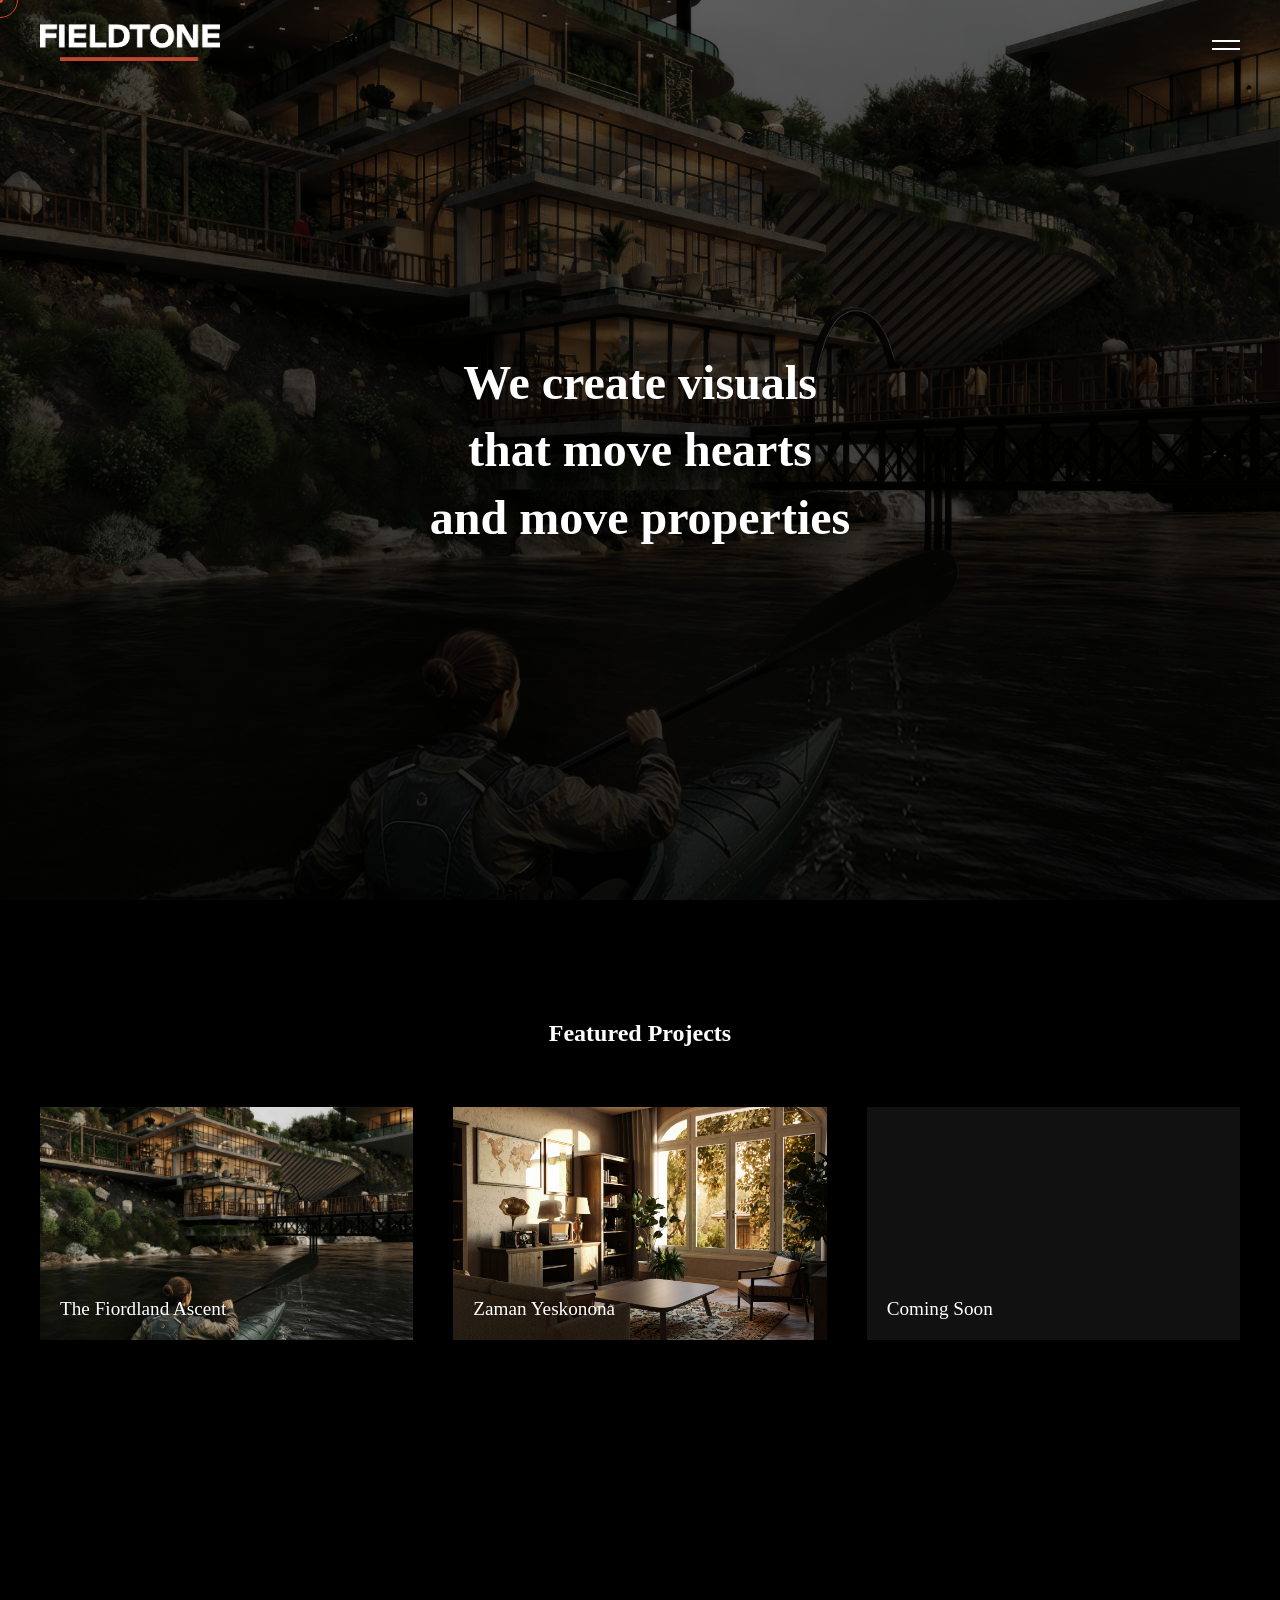
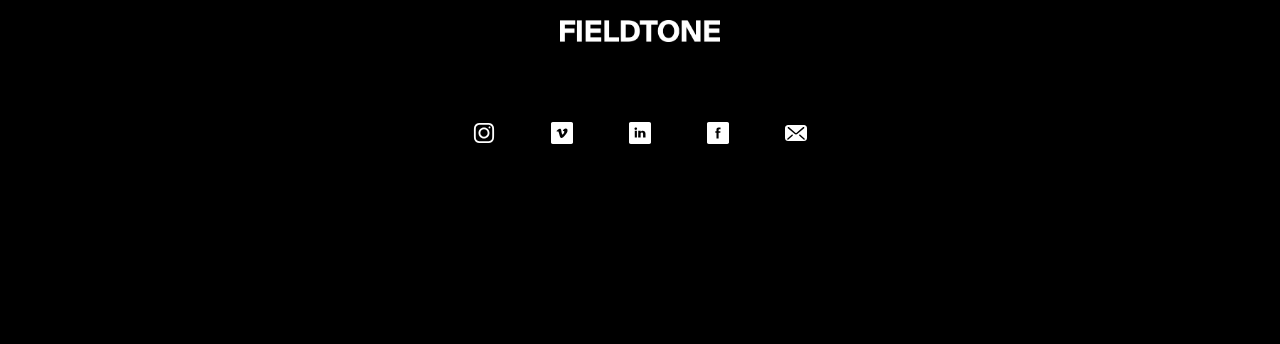
==== index.html @ fa0bf8ed "Update index.html" ====
<!DOCTYPE html>
<html lang="en">
<head>

<meta charset="UTF-8">
<title>Fieldtone Studio | Cinematic Architectural Visualization</title>
<meta name="viewport" content="width=device-width, initial-scale=1.0">

<meta name="description" content="Fieldtone Studio creates cinematic architectural visualization and visual storytelling for architecture, design, and spatial narratives.">
<meta name="robots" content="index, follow">
<meta name="author" content="Fieldtone Studio">

<link rel="canonical" href="https://fieldtone-studio.com/">

<meta property="og:title" content="Fieldtone Studio | Cinematic Architectural Visualization">
<meta property="og:description" content="Cinematic architectural visualization and visual storytelling by Fieldtone Studio.">
<meta property="og:image" content="SEO/SEO-index.png">
<meta property="og:url" content="https://fieldtone-studio.com/">
<meta property="og:type" content="website">
<meta property="og:site_name" content="Fieldtone Studio">

<meta name="twitter:card" content="summary_large_image">
<meta name="twitter:title" content="Fieldtone Studio | Cinematic Architectural Visualization">
<meta name="twitter:description" content="Cinematic architectural visualization and visual storytelling by Fieldtone Studio.">
<meta name="twitter:image" content="SEO/SEO-index.png">

<link rel="icon" type="image/jpeg" href="assets/img/FIELDTONE_Favicon_Colored_BG.jpg">
<link rel="stylesheet" href="assets/css/style.css">

</head>
<body>

<!-- CUSTOM CURSOR -->
<div class="cursor-dot"></div>
<div class="cursor-ring"></div>

<!-- LOADER -->
<div id="loader">
    <div class="loader-inner">
        <img src="assets/img/FIELDTONE_Textmark_White.png"
             alt="Fieldtone Studio"
             class="loader-text">
        <div class="loader-accent"></div>
    </div>
</div>

<!-- NAVBAR -->
<header class="navbar">
    <a href="index.html" class="logo">
        <img src="assets/img/FIELDTONE_Primary_Colored_Logo_Black_BG.png" alt="Fieldtone Studio">
    </a>

    <div class="hamburger" id="hamburger">
        <span></span>
        <span></span>
    </div>
</header>

<!-- MENU -->
<div class="menu-overlay" id="menu">
    <nav class="menu-links">
    <a href="work/work.html">Work</a>
    <a href="archvizography/archvizography.html">Archvizography</a>
    <a href="ethos/ethos.html">Ethos</a>
    <a href="clients/clients.html">Clients</a>
    <a href="careers/careers.html">Careers</a>
    <a href="contact/contact.html">Contact</a>
</nav>
</div>

<main id="main-content">

    <!-- HERO -->
    <section class="hero">
        <div class="hero-overlay"></div>
        <div class="hero-content">
            <h1>
                We create visuals<br>
                that move hearts<br>
                and move properties
            </h1>
        </div>
    </section>

    <!-- FEATURED -->
    <section class="featured">
    <h2>Featured Projects</h2>

    <div class="project-grid">
    <!-- CORRECTED PROJECT CARD -->
        <a href="Projects/01-the-fiordland-ascent/fiordland-ascent.html" class="project-card">
            <img src="Renders/The_Fiordland_Ascent/CAM1-the-reflective-approach.png" alt="The Fiordland Ascent">
            <div class="project-title">The Fiordland Ascent</div>
        </a>

         <a href="Projects/02-zaman-yeskonona/zaman-yeskonona.html" class="project-card">
            <img src="/Renders/Zaman_Yeskonona/01.jpg" alt="Zaman Yeskonona">
            <div class="project-title">Zaman Yeskonona</div>
        </a>

        <div class="project-card placeholder">
            <div class="project-title">Coming Soon</div>
        </div>

    </div>
</section>

    <!-- FOOTER -->
    <footer id="contact" class="footer">

        <img src="assets/img/FIELDTONE_Textmark_White.png" alt="Fieldtone Studio">

        <div class="footer-links">

            <a class="social"
       href="https://www.instagram.com/fieldtone.visuals/"
       target="_blank"
       rel="noopener">
        <img src="contacts/instagram.svg" class="icon" alt="Instagram">
    </a>

            <a class="social"
       href="https://vimeo.com/fieldtonevisuals"
       target="_blank"
       rel="noopener">
        <img src="contacts/vimeo.svg" class="icon" alt="Vimeo">
    </a>

            <a class="social"
       href="https://www.linkedin.com/company/fieldtonevisuals/"
       target="_blank"
       rel="noopener">
        <img src="contacts/linkedin.svg" class="icon" alt="LinkedIn">
    </a>

            <a class="social"
       href="https://www.facebook.com/fieldtone.visuals/"
       target="_blank"
       rel="noopener">
        <img src="contacts/facebook.svg" class="icon" alt="LinkedIn">
    </a>

            <a href="mailto:hello@fieldtone-studio.com" class="social">
                <img src="contacts/email.svg" class="icon" alt="Email">
            </a>

        </div>

    </footer>

</main>

<script src="assets/js/main.js"></script>
</body>
</html>
---- assets/css/style.css ----
/* ================= RESET ================= */

* {
    margin: 0;
    padding: 0;
    box-sizing: border-box;
}

html, body {
    background: #000;
    color: #fff;
    font-family: serif;
    overflow-x: hidden;
    cursor: none;
}

/* ================= CUSTOM CURSOR ================= */

.cursor-dot,
.cursor-ring {
    position: fixed;
    pointer-events: none;
    z-index: 999999;
    top: 0;
    left: 0;
    transform: translate(-50%, -50%);
}

.cursor-dot {
    width: 6px;
    height: 6px;
    background: #e0462e;
    border-radius: 50%;
}

.cursor-ring {
    width: 36px;
    height: 36px;
    border: 1.5px solid #e0462e;
    border-radius: 50%;
}

/* ================= LOADER ================= */

html.loading,
body.loading {
    overflow: hidden;
}

#loader {
    position: fixed;
    inset: 0;
    background: #000;
    display: flex;
    justify-content: center;
    align-items: center;
    z-index: 5000;
    transition: opacity 1.2s ease;
}

.loader-text {
    width: 320px;
    opacity: 0;
    animation: fadeText 1.2s ease forwards;
    animation-delay: 0.4s;
}

.loader-accent {
    height: 4px;
    width: 0;
    background: #e0462e;
    margin: 18px auto 0;
    animation: growLine 1.6s cubic-bezier(0.22,1,0.36,1) forwards;
    animation-delay: 1.2s;
}

@keyframes fadeText {
    to { opacity: 1; }
}

@keyframes growLine {
    from { width: 0; }
    to { width: 220px; }
}

#loader.hidden {
    opacity: 0;
    pointer-events: none;
}

/* ================= NAVBAR ================= */

.navbar {
    position: fixed;
    top: 0;
    width: 100%;
    padding: 24px 40px;
    display: flex;
    justify-content: space-between;
    align-items: center;
    z-index: 3000;
}

.logo img {
    width: 180px;
}

.hamburger {
    width: 28px;
}

.hamburger span {
    display: block;
    height: 2px;
    background: #fff;
    margin: 6px 0;
}

/* ================= SLIDE MENU ================= */

.menu-overlay {
    position: fixed;
    top: 0;
    right: 0;
    width: min(420px, 100vw);
    height: 100vh;
    background: rgba(0,0,0,0.98);
    display: flex;
    align-items: center;
    justify-content: flex-start; /* changed */
    padding-left: 40px;          /* important */
    transform: translateX(100%);
    transition: transform 0.6s cubic-bezier(0.22,1,0.36,1);
    z-index: 2000;
}

.menu-overlay.active {
    transform: translateX(0);
}

.menu-links {
    width: auto;   /* remove 70% constraint */
}

.menu-links a {
    display: block;
    font-size: 2.6rem;
    margin: 30px 0;
    text-decoration: none;
    background: linear-gradient(to right, #e0462e 50%, #ffffff 50%);
    background-size: 200% 100%;
    background-position: right;
    -webkit-background-clip: text;
    -webkit-text-fill-color: transparent;
    transition: background-position 0.4s cubic-bezier(0.22,1,0.36,1);
}

.menu-links a:hover {
    background-position: left;
}

/* ================= HOMEPAGE HERO ================= */

.hero {
    height: 100vh;
    background: url("../../Renders/The_Fiordland_Ascent/CAM1-the-reflective-approach.png") center/cover no-repeat;
    position: relative;
    display: flex;
    align-items: center;
    justify-content: center;
}

.hero-overlay {
    position: absolute;
    inset: 0;
    background: linear-gradient(to bottom, rgba(0,0,0,0.6), rgba(0,0,0,0.8));
}

.hero-content {
    position: relative;
    text-align: center;
    max-width: 900px;
    padding: 0 20px;
}

.hero h1 {
    font-size: 3rem;
    line-height: 1.4;
}

/* ================= PROJECT HERO ================= */

.project-hero {
    height: 100vh;
    background: url("../../Renders/The_Fiordland_Ascent/CAM1-the-reflective-approach.png") center/cover no-repeat;
    position: relative;
    display: flex;
    align-items: center;
    justify-content: center;
}

.project-overlay {
    position: absolute;
    inset: 0;
    background: linear-gradient(to bottom, rgba(0,0,0,0.6), rgba(0,0,0,0.85));
}

.project-title {
    position: relative;
    text-align: center;
}

.project-title h1 {
    font-size: 2.6rem;
    margin-bottom: 10px;
}

.project-title p {
    opacity: 0.8;
}

/* ================= FEATURED ================= */

.featured {
    padding: 120px 40px;
    text-align: center;
    background: #000;
}

.project-grid {
    display: grid;
    grid-template-columns: repeat(auto-fit, minmax(320px, 1fr));
    gap: 40px;
    margin-top: 60px;
}

.project-card {
    position: relative;
    display: block;
    overflow: hidden;
    aspect-ratio: 16 / 10;
    background: #111;
    text-decoration: none;
    color: inherit;
}

.project-card img {
    width: 100%;
    height: 100%;
    object-fit: cover;
    display: block;
    transition: transform 0.6s ease;
}

.project-card:hover img {
    transform: scale(1.05);
}

.project-card::after {
    content: "";
    position: absolute;
    inset: 0;
    border: 2px solid #e0462e;
    opacity: 0;
    transition: opacity 0.4s ease;
}

.project-card:hover::after {
    opacity: 1;
}

.project-card .project-title {
    position: absolute;
    bottom: 20px;
    left: 20px;
    font-size: 1.2rem;
}

/* ================= PROJECT INTRO ================= */

.project-intro {
    padding: 140px 20px;
    display: flex;
    justify-content: center;
    background: #000;
}

.intro-inner {
    max-width: 800px;
    text-align: center;
}

.intro-inner h2 {
    font-size: 1rem;
    letter-spacing: 3px;
    text-transform: uppercase;
    margin-bottom: 40px;
    opacity: 0.6;
}

.intro-inner p {
    font-size: 1.1rem;
    line-height: 1.8;
    opacity: 0.85;
}

/* ================= PROJECT VIDEO ================= */

.project-film {
    padding: 160px 20px;
    display: flex;
    justify-content: center;
}

.video-wrapper {
    width: 100%;
    max-width: 1200px;
    aspect-ratio: 16 / 9;
    position: relative;
}

.video-wrapper iframe {
    position: absolute;
    inset: 0;
    width: 100%;
    height: 100%;
}

/* ================= DESKTOP 35MM FILM STRIP ================= */

.project-gallery {
    position: relative;
    padding: 260px 0;
    display: flex;
    flex-direction: column;
    align-items: center;
    gap: 240px;
    z-index: 1;
}

/* Side rails (desktop only) */
.project-gallery::before,
.project-gallery::after {
    content: "";
    position: fixed;
    top: 0;
    bottom: 0;
    width: 100px;
    background: #0b0b0b;
    z-index: 5;
    box-shadow:
        inset -10px 0 20px rgba(0,0,0,0.9),
        inset 10px 0 20px rgba(0,0,0,0.9);
    background-image:
        repeating-linear-gradient(
            to bottom,
            transparent 0px,
            transparent 28px,
            #000 28px,
            #000 60px
        );
    background-size: 100% 60px;
    animation: filmMove 10s linear infinite;
}

.project-gallery::before { left: 0; }
.project-gallery::after { right: 0; }

@keyframes filmMove {
    from { background-position-y: 0; }
    to   { background-position-y: 60px; }
}

/* Film frames */

.film-frame {
    width: 70%;
    max-width: 1150px;
    position: relative;
    z-index: 2;
    transform: translateY(60px);
    opacity: 0;
    transition: all 1.2s cubic-bezier(0.22,1,0.36,1);
}

.film-frame.in-view {
    transform: translateY(0);
    opacity: 1;
}

.film-frame img {
    width: 100%;
    display: block;
    box-shadow: 0 40px 80px rgba(0,0,0,0.7);
}

/* ================= FILM COUNTER ================= */

.film-counter {
    position: fixed;
    left: 45px;
    top: 50%;
    transform: translateY(-50%);
    z-index: 6;
    display: flex;
    flex-direction: column;
    gap: 34px;
    font-family: monospace;
    font-size: 0.85rem;
    letter-spacing: 4px;
    pointer-events: none;
}

.film-counter span {
    color: rgba(255,255,255,0.2);
    transition: 
        color 0.4s ease,
        transform 0.4s ease,
        opacity 0.4s ease;
}

.film-counter span.active {
    color: #e0462e;
    transform: scale(1.2);
}

/* ================= FILM DUST ================= */

.film-dust {
    position: fixed;
    inset: 0;
    pointer-events: none;
    z-index: 20;
    background-image:
        radial-gradient(circle at 20% 30%, rgba(255,255,255,0.04) 1px, transparent 2px),
        radial-gradient(circle at 70% 80%, rgba(255,255,255,0.03) 1px, transparent 2px),
        radial-gradient(circle at 40% 60%, rgba(255,255,255,0.02) 1px, transparent 2px);
    animation: dustFloat 18s linear infinite;
}

@keyframes dustFloat {
    from { transform: translateY(0); }
    to   { transform: translateY(-300px); }
}

/* ================= MOBILE CINEMATIC MODE ================= */

@media (max-width: 768px) {

    /* Remove film rails */
    .project-gallery::before,
    .project-gallery::after {
        display: none;
    }

    /* Expand frames */
    .film-frame {
        width: 92%;
        max-width: none;
    }

    .project-gallery {
        padding: 160px 0;
        gap: 140px;
    }

    /* Adjust hero typography */
    .project-title h1 {
        font-size: 1.8rem;
    }

    .project-title p {
        font-size: 0.9rem;
    }

    /* Reposition counter */
    .film-counter {
        left: 15px;
        font-size: 0.7rem;
        opacity: 0.3;
    }

}

/* ================= LIGHTBOX ================= */

.lightbox {
    position: fixed;
    inset: 0;
    background: rgba(0,0,0,0.95);
    display: none;
    align-items: center;
    justify-content: center;
    z-index: 9999;
}

.lightbox.active {
    display: flex;
}

.lightbox-img {
    max-width: 90%;
    max-height: 90%;
}

.lightbox-close {
    position: absolute;
    top: 40px;
    right: 60px;
    font-size: 2rem;
    color: #fff;
}

/* ================= FOOTER ================= */

.footer {
    padding: 160px 20px 120px;
    text-align: center;
}

/* Logo — make this bulletproof */
.footer img {
    width: 160px;
    max-width: 160px;
    height: auto;
    display: block;
    margin: 0 auto 80px auto;
}

.footer-links {
    display: flex;
    justify-content: center;
    gap: 56px;
}

.footer-links .icon {
    width: 22px;
    height: 22px;
    display: block;
    filter: brightness(0) invert(1);
    transition: filter 0.35s cubic-bezier(0.22, 1, 0.36, 1);
}

.footer-links .social:hover .icon {
    filter: brightness(0) saturate(100%) invert(34%) sepia(90%) saturate(1800%) hue-rotate(345deg) brightness(95%) contrast(90%);
}

/* ================= FIELD TONE SCROLLBAR ================= */

::-webkit-scrollbar {
    width: 8px;
}

::-webkit-scrollbar-track {
    background: #0b0b0b;
}

::-webkit-scrollbar-thumb {
    background: #e0462e;
    border-radius: 10px;
    box-shadow: 0 0 8px rgba(224, 70, 46, 0.4);
    transition: background 0.3s ease;
}

::-webkit-scrollbar-thumb:hover {
    background: #ff5a3c;
    box-shadow: 0 0 14px rgba(224, 70, 46, 0.7);
}

/* ================= DISABLE CUSTOM CURSOR ON TOUCH DEVICES ================= */

@media (hover: none) and (pointer: coarse) {

    html, body {
        cursor: auto;
    }

    .cursor-dot,
    .cursor-ring {
        display: none !important;
    }
}
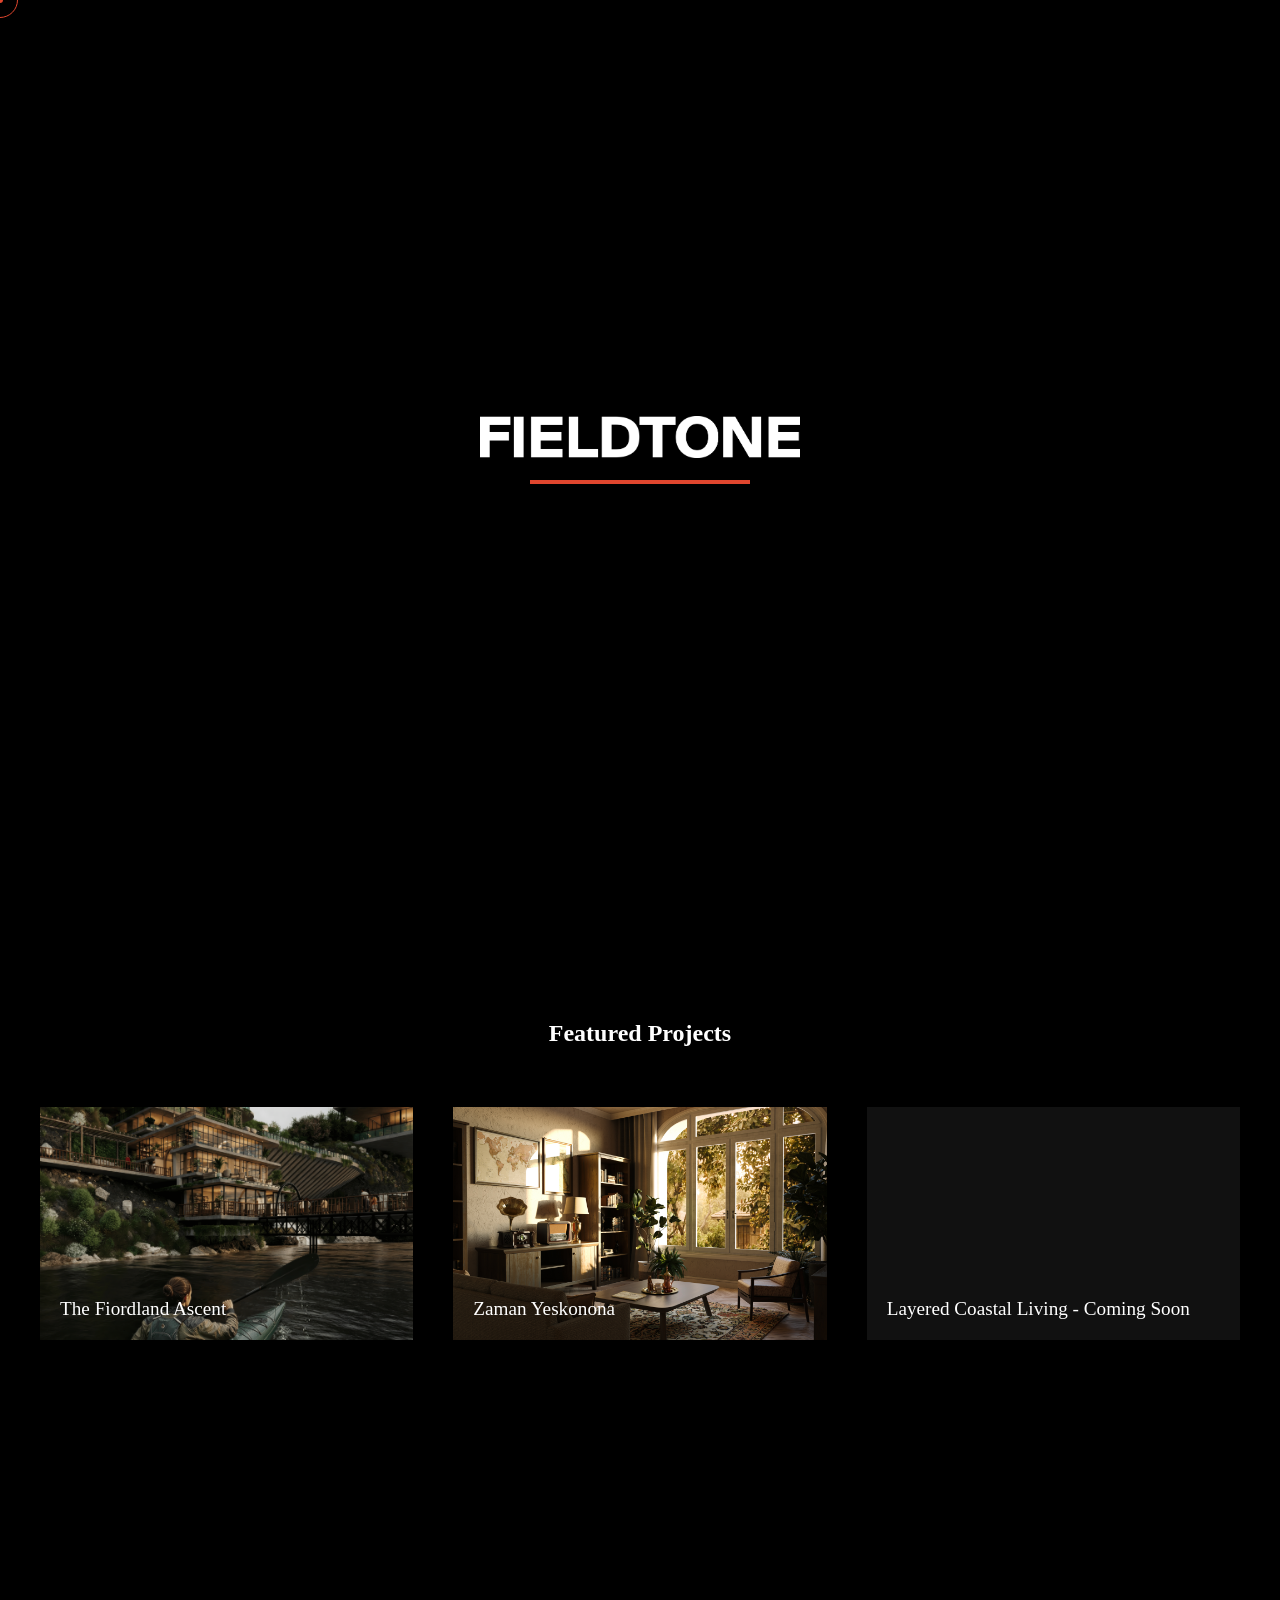
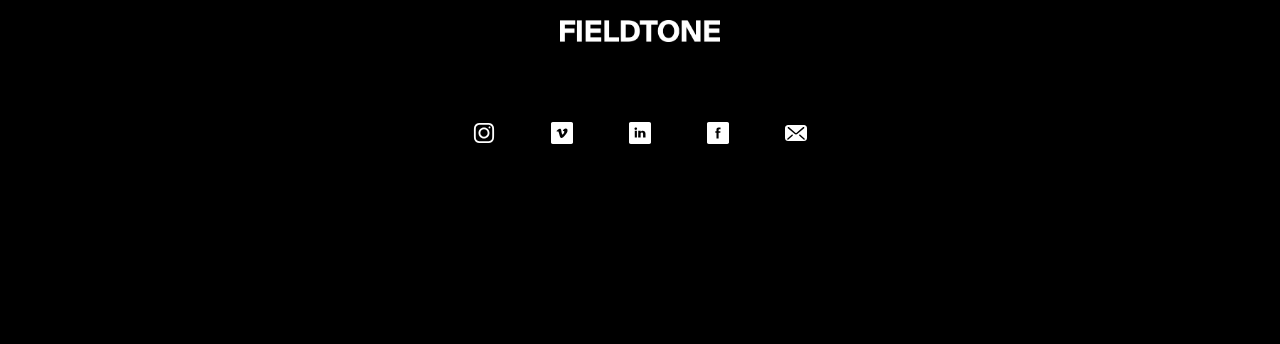
==== commit b27eb5f8: "Update index.html" ====
--- a/index.html
+++ b/index.html
@@ -99,7 +99,7 @@
         </a>
 
         <div class="project-card placeholder">
-            <div class="project-title">Coming Soon</div>
+            <div class="project-title">Layered Coastal Living - Coming Soon</div>
         </div>
 
     </div>
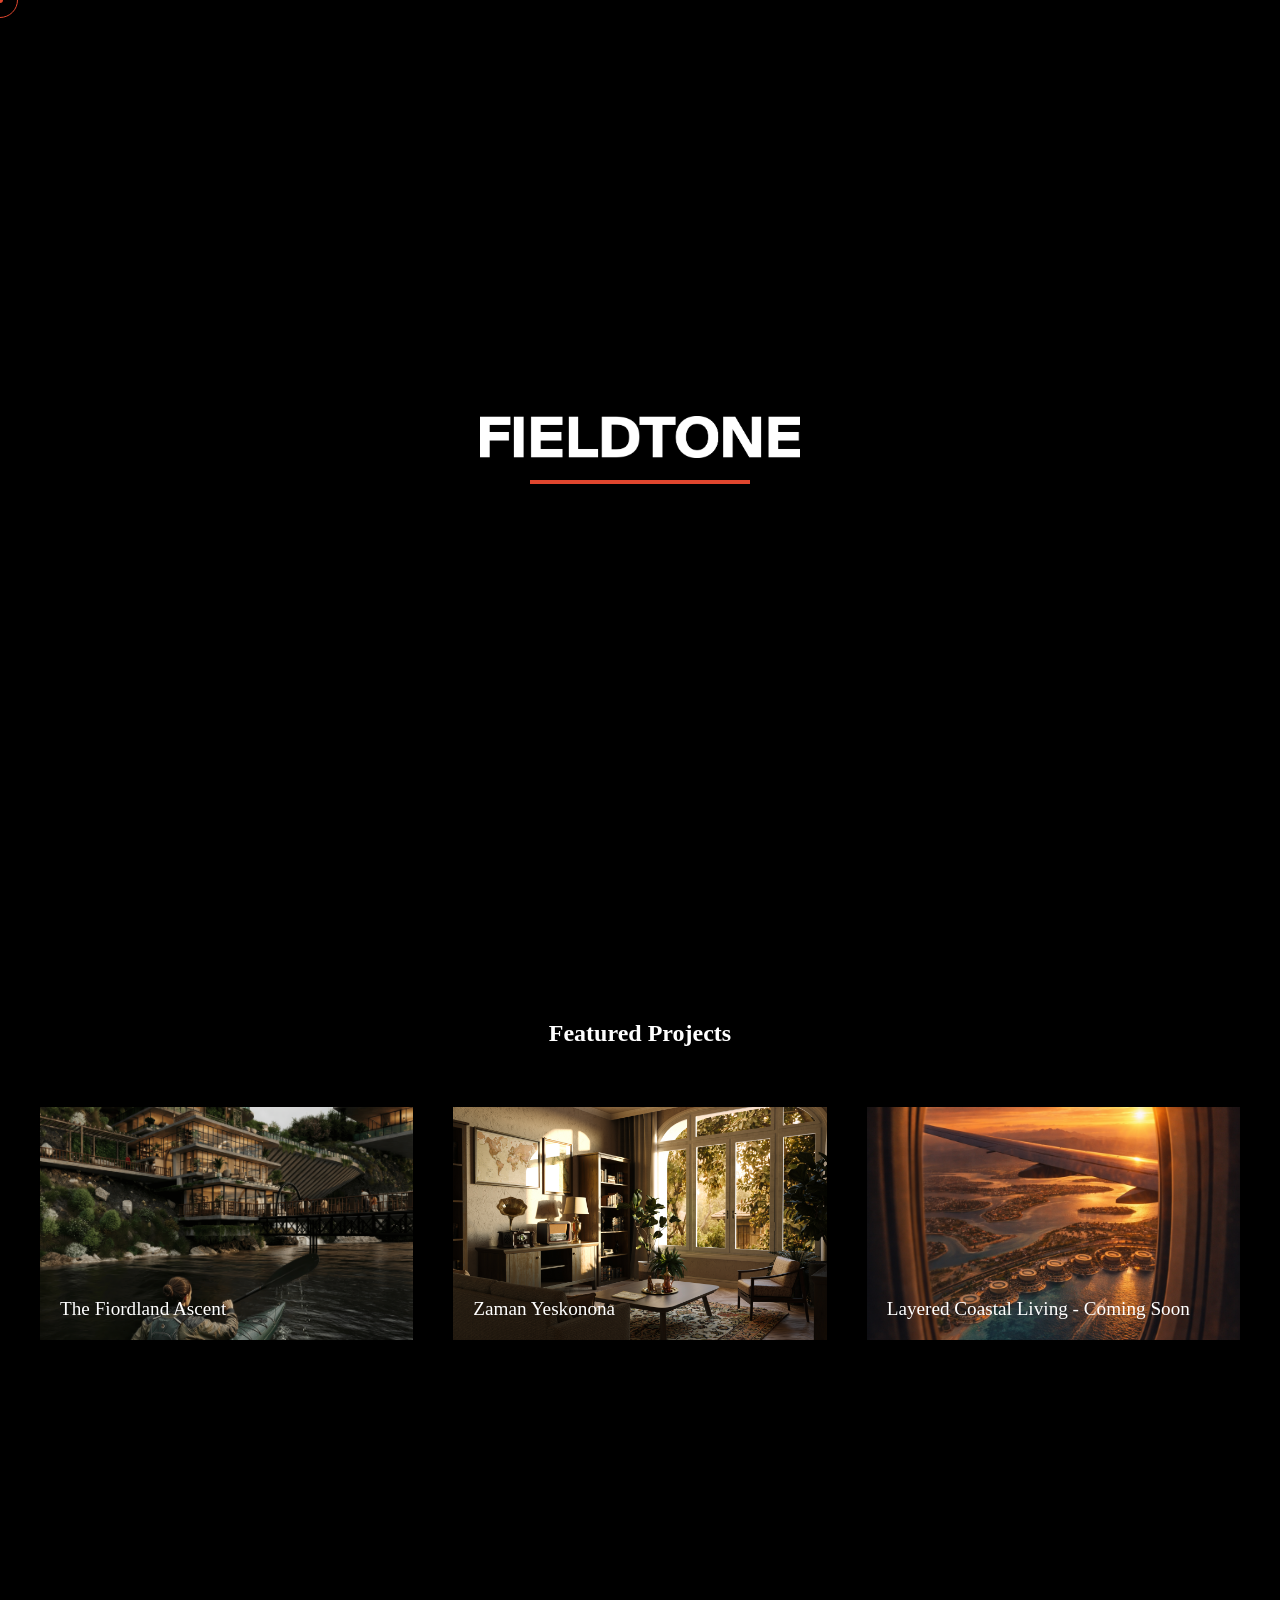
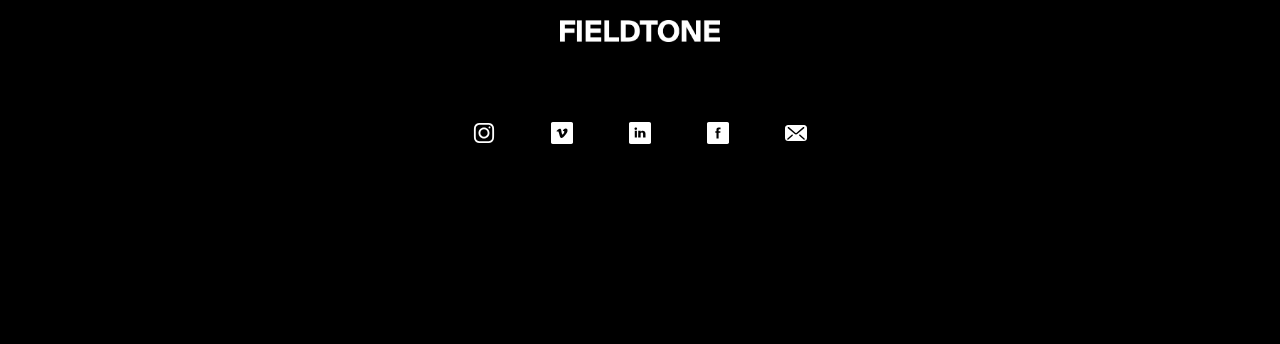
==== commit 432d4fba: "Update index.html" ====
--- a/index.html
+++ b/index.html
@@ -99,6 +99,7 @@
         </a>
 
         <div class="project-card placeholder">
+            <img src="Renders/Layered_Coastal_Living/CAM1-final-approach.png" alt="Layered Coastal Living">
             <div class="project-title">Layered Coastal Living - Coming Soon</div>
         </div>
 
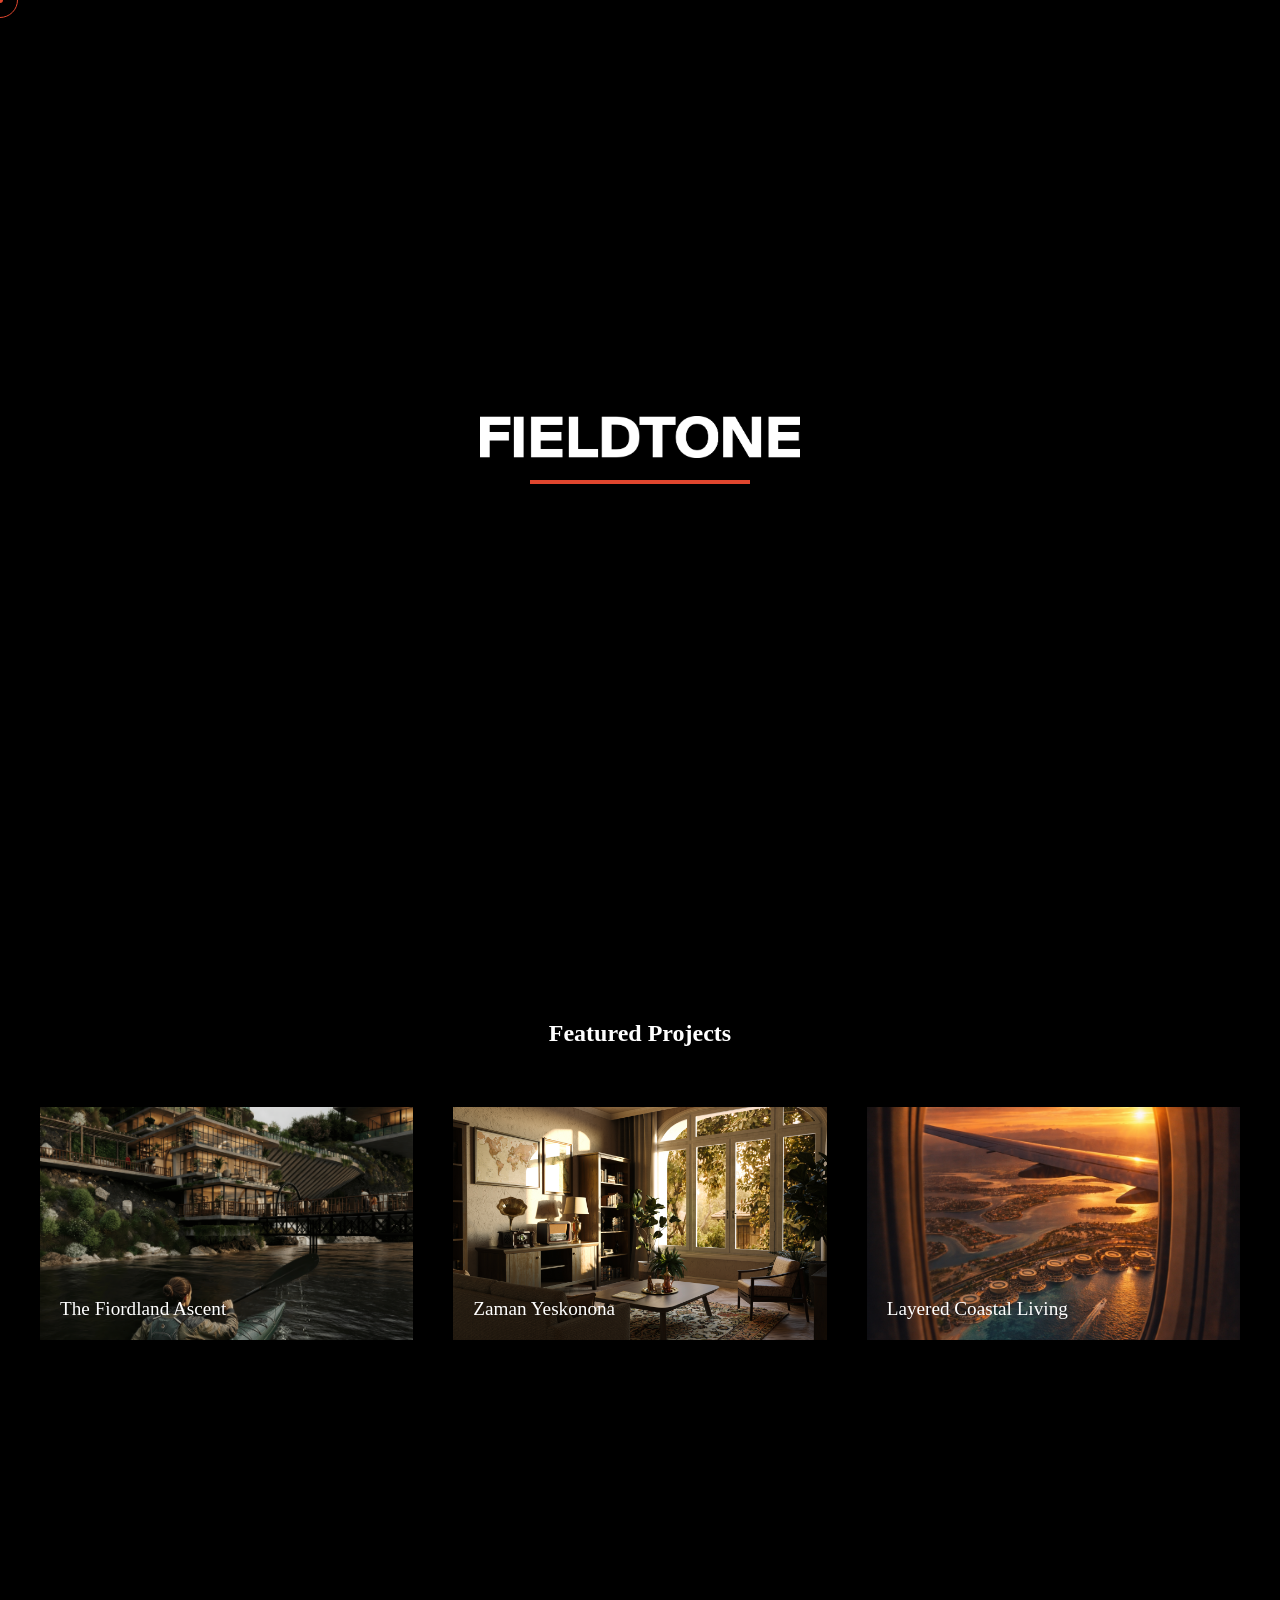
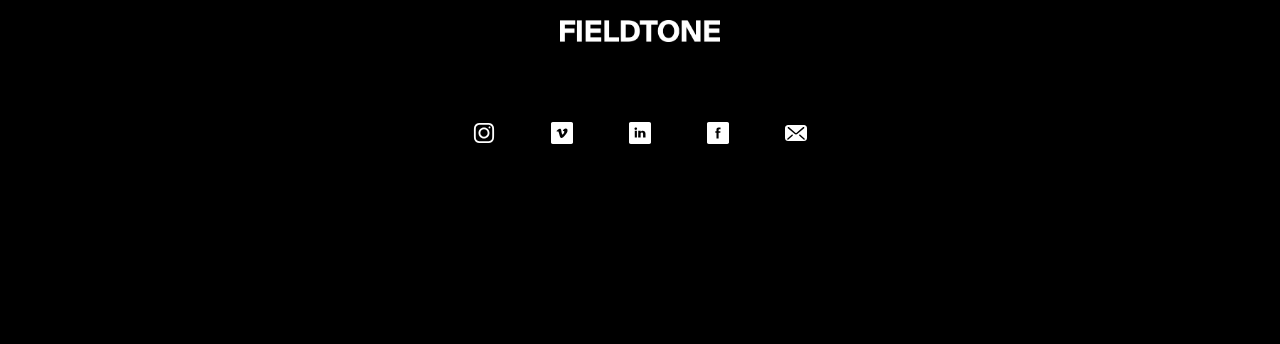
==== commit 9708a49d: "Update index.html" ====
--- a/index.html
+++ b/index.html
@@ -98,10 +98,10 @@
             <div class="project-title">Zaman Yeskonona</div>
         </a>
 
-        <div class="project-card placeholder">
+        <a href="Projects/03-layered-coastal-living/layered-coastal-living.html" class="project-card">
             <img src="Renders/Layered_Coastal_Living/CAM1-final-approach.png" alt="Layered Coastal Living">
-            <div class="project-title">Layered Coastal Living - Coming Soon</div>
-        </div>
+            <div class="project-title">Layered Coastal Living</div>
+        <</a>
 
     </div>
 </section>
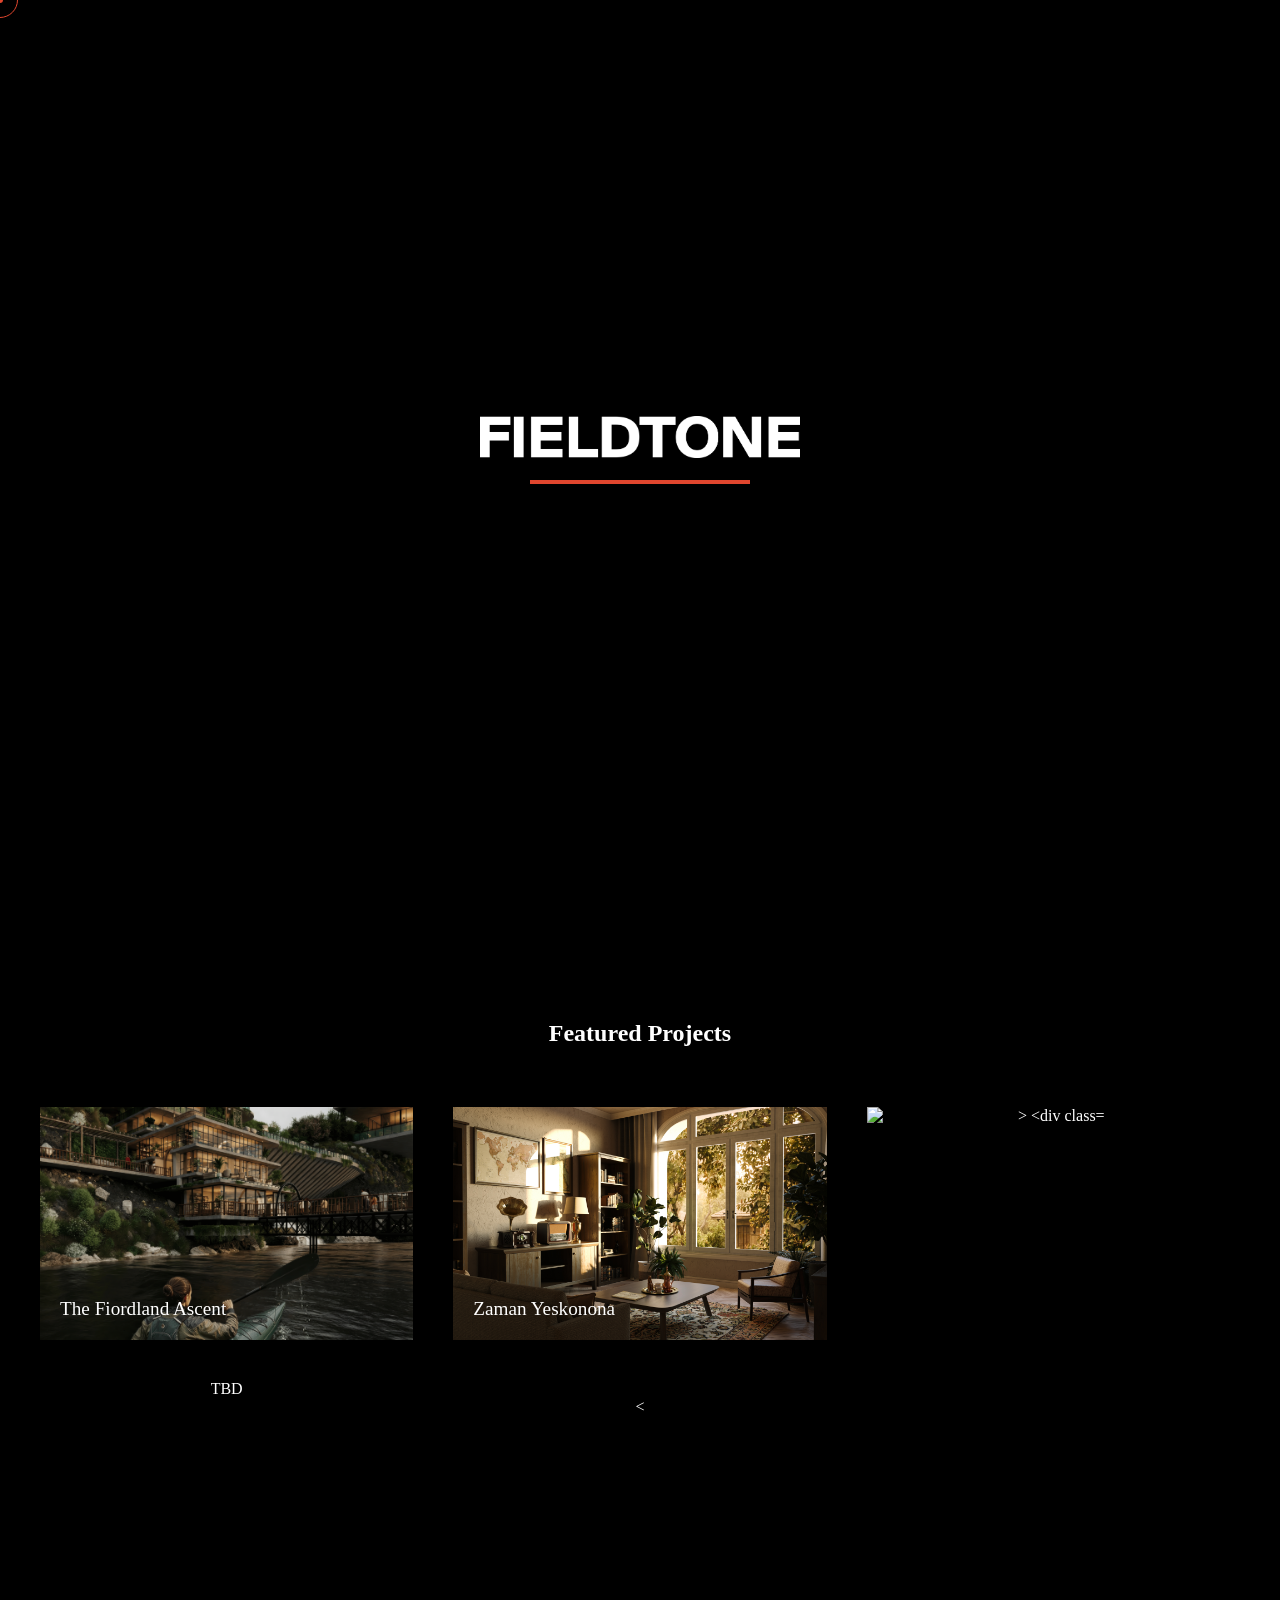
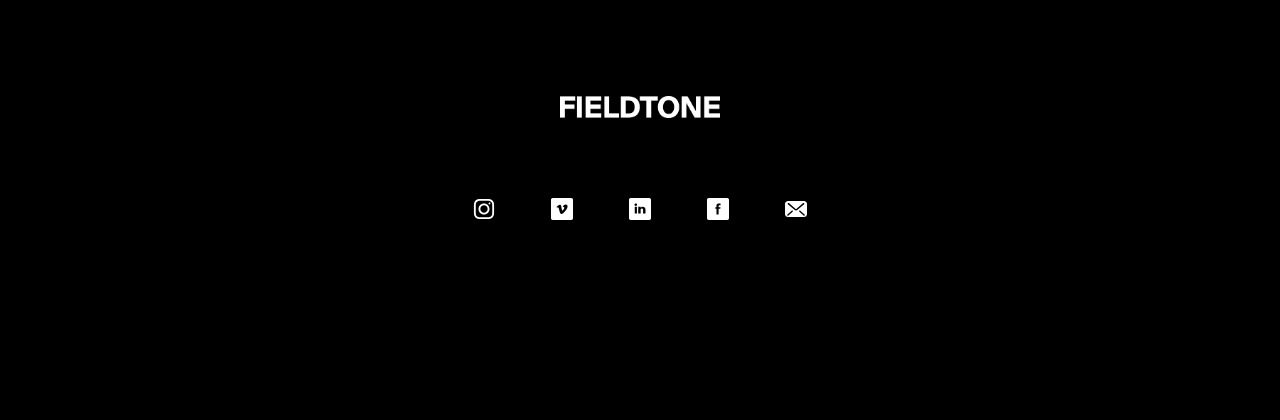
==== commit cf41ad8a: "Update index.html" ====
--- a/index.html
+++ b/index.html
@@ -98,9 +98,8 @@
             <div class="project-title">Zaman Yeskonona</div>
         </a>
 
-        <a href="Projects/03-layered-coastal-living/layered-coastal-living.html" class="project-card">
-            <img src="Renders/Layered_Coastal_Living/CAM1-final-approach.png" alt="Layered Coastal Living">
-            <div class="project-title">Layered Coastal Living</div>
+            <img src="" alt=">
+            <div class="project-title">TBD</div>
         <</a>
 
     </div>
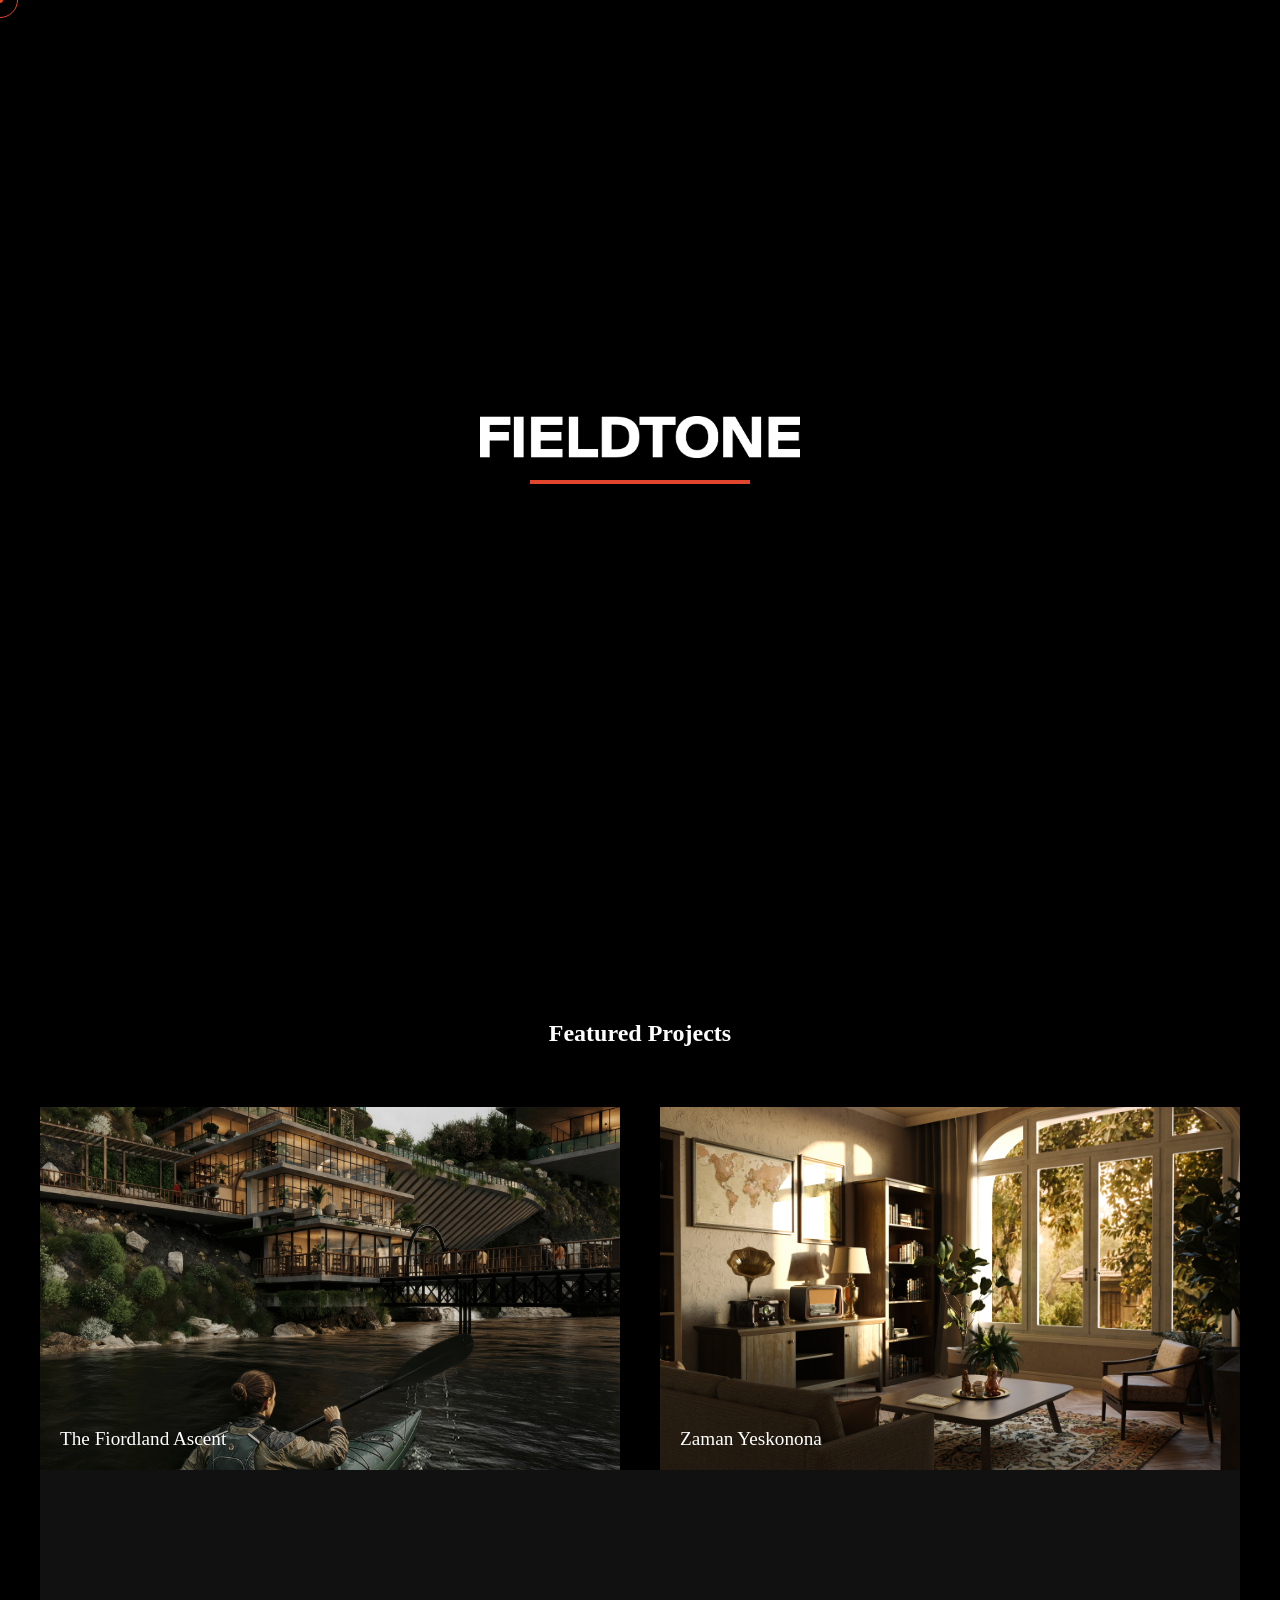
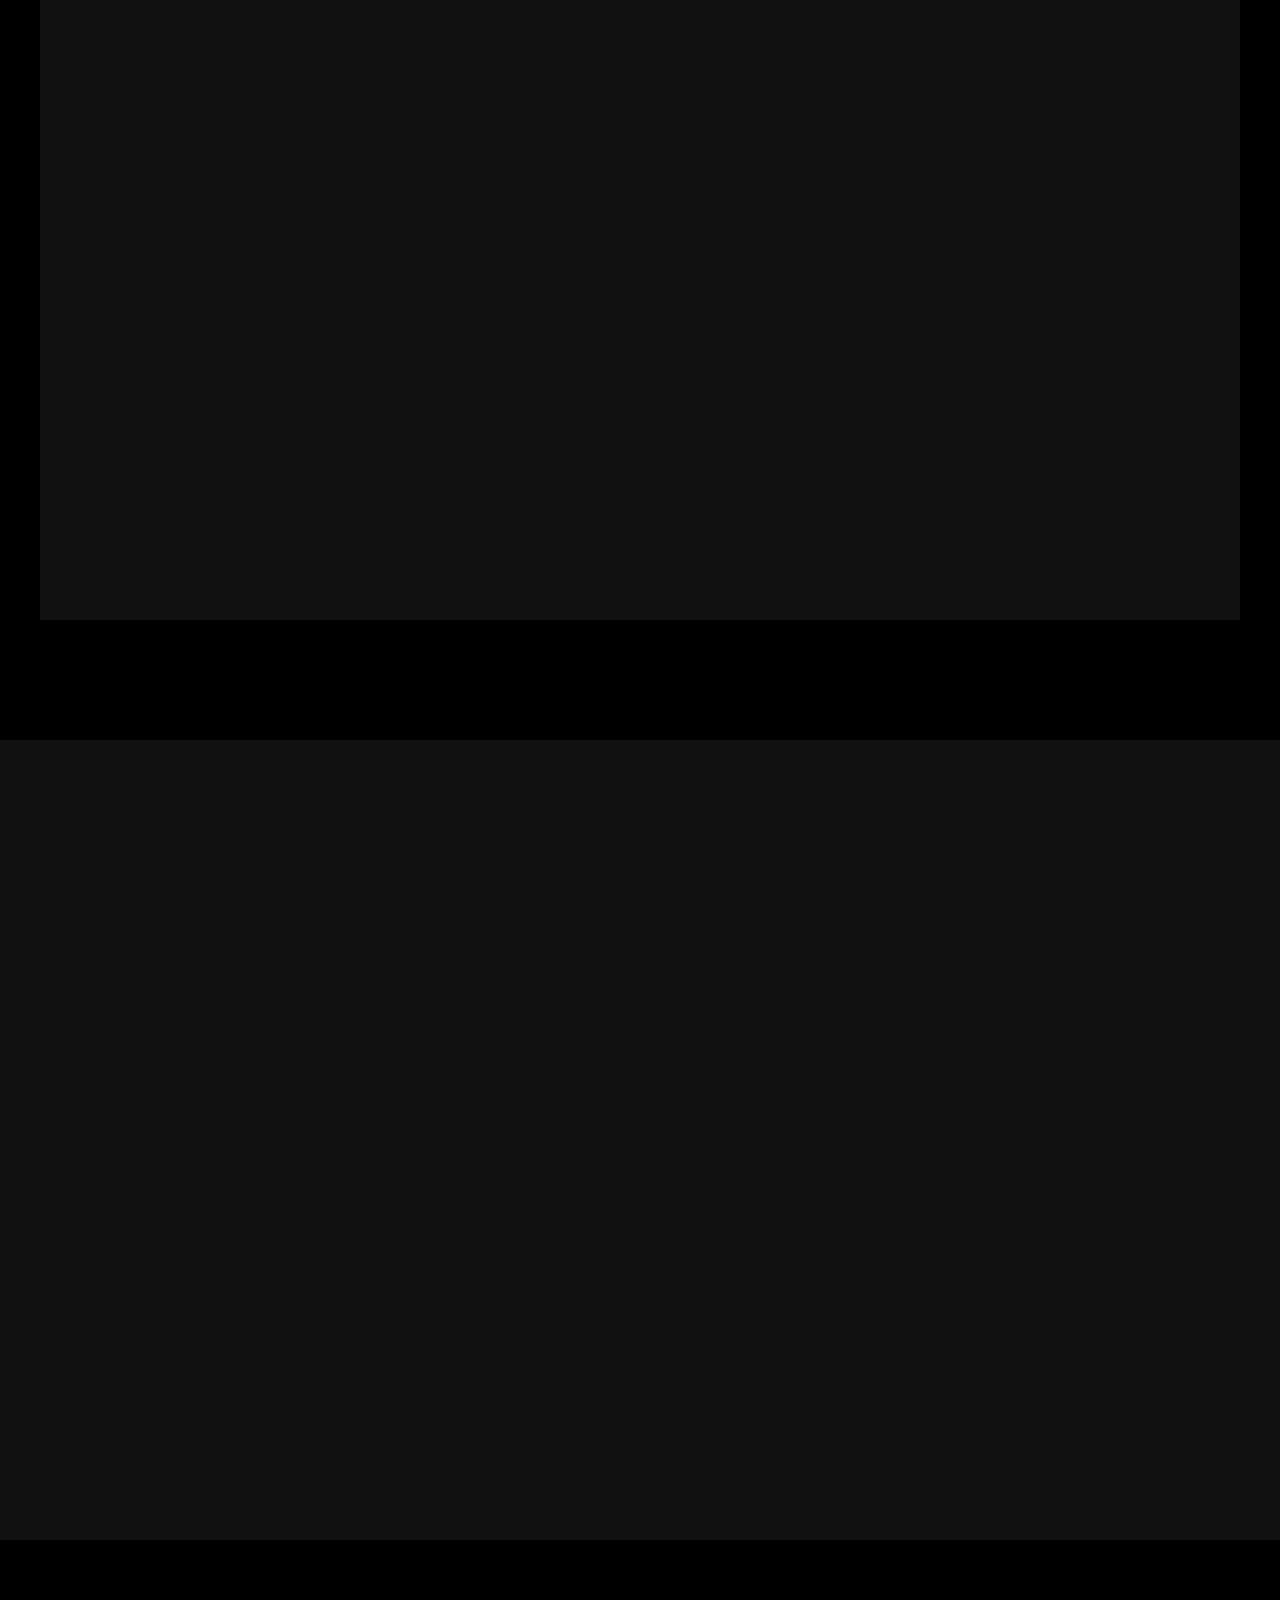
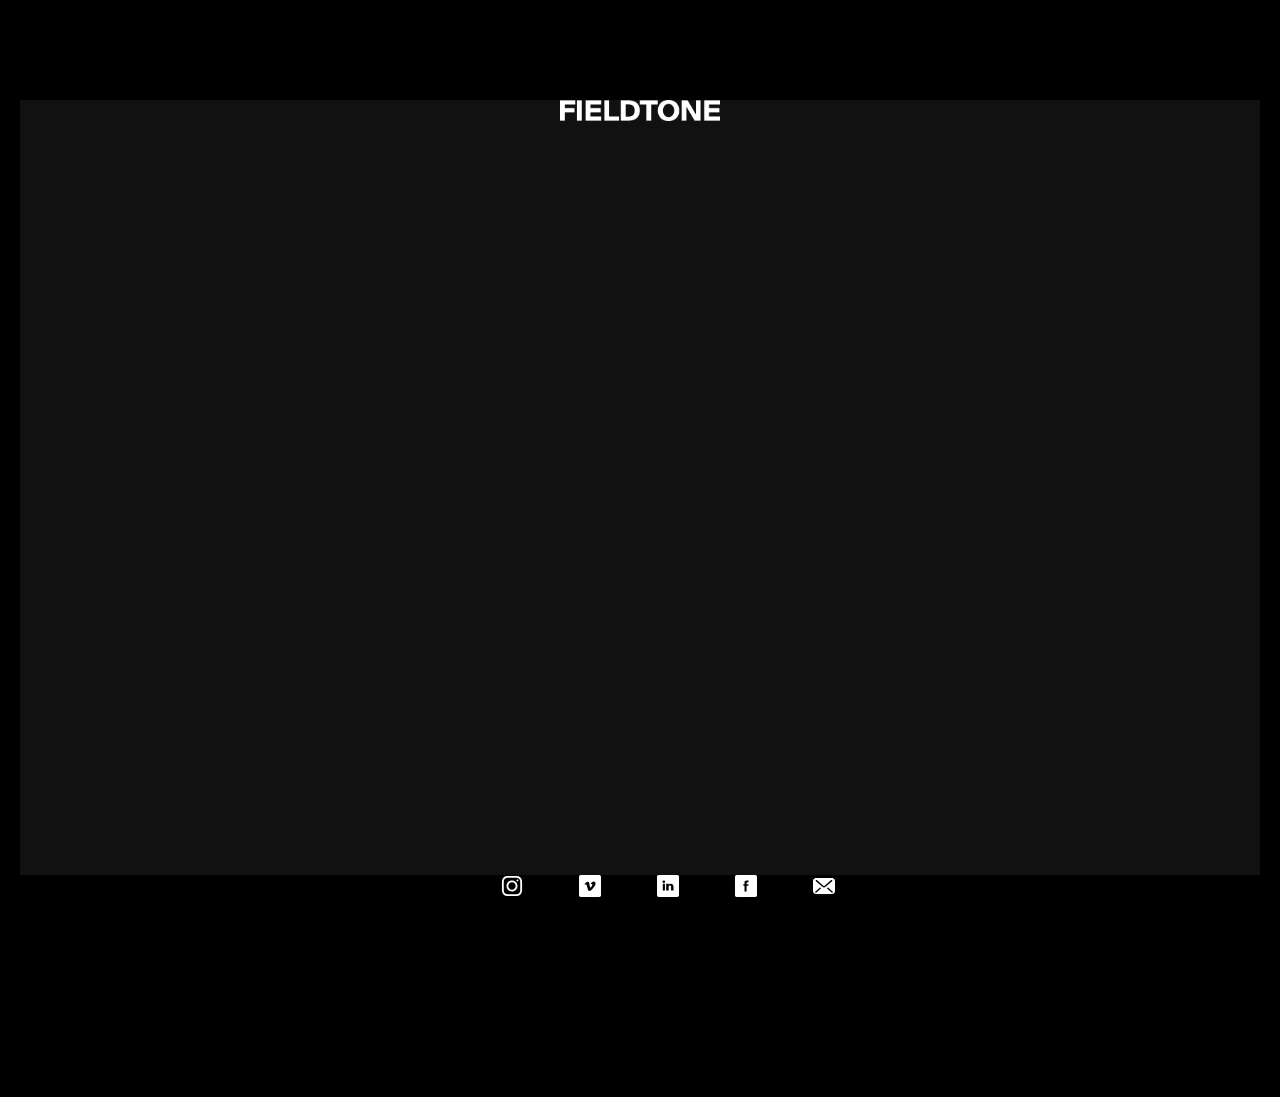
==== commit cb7230ef: "Update index.html" ====
--- a/index.html
+++ b/index.html
@@ -96,12 +96,6 @@
          <a href="Projects/02-zaman-yeskonona/zaman-yeskonona.html" class="project-card">
             <img src="/Renders/Zaman_Yeskonona/01.jpg" alt="Zaman Yeskonona">
             <div class="project-title">Zaman Yeskonona</div>
-        </a>
-
-            <img src="" alt=">
-            <div class="project-title">TBD</div>
-        <</a>
-
     </div>
 </section>
 
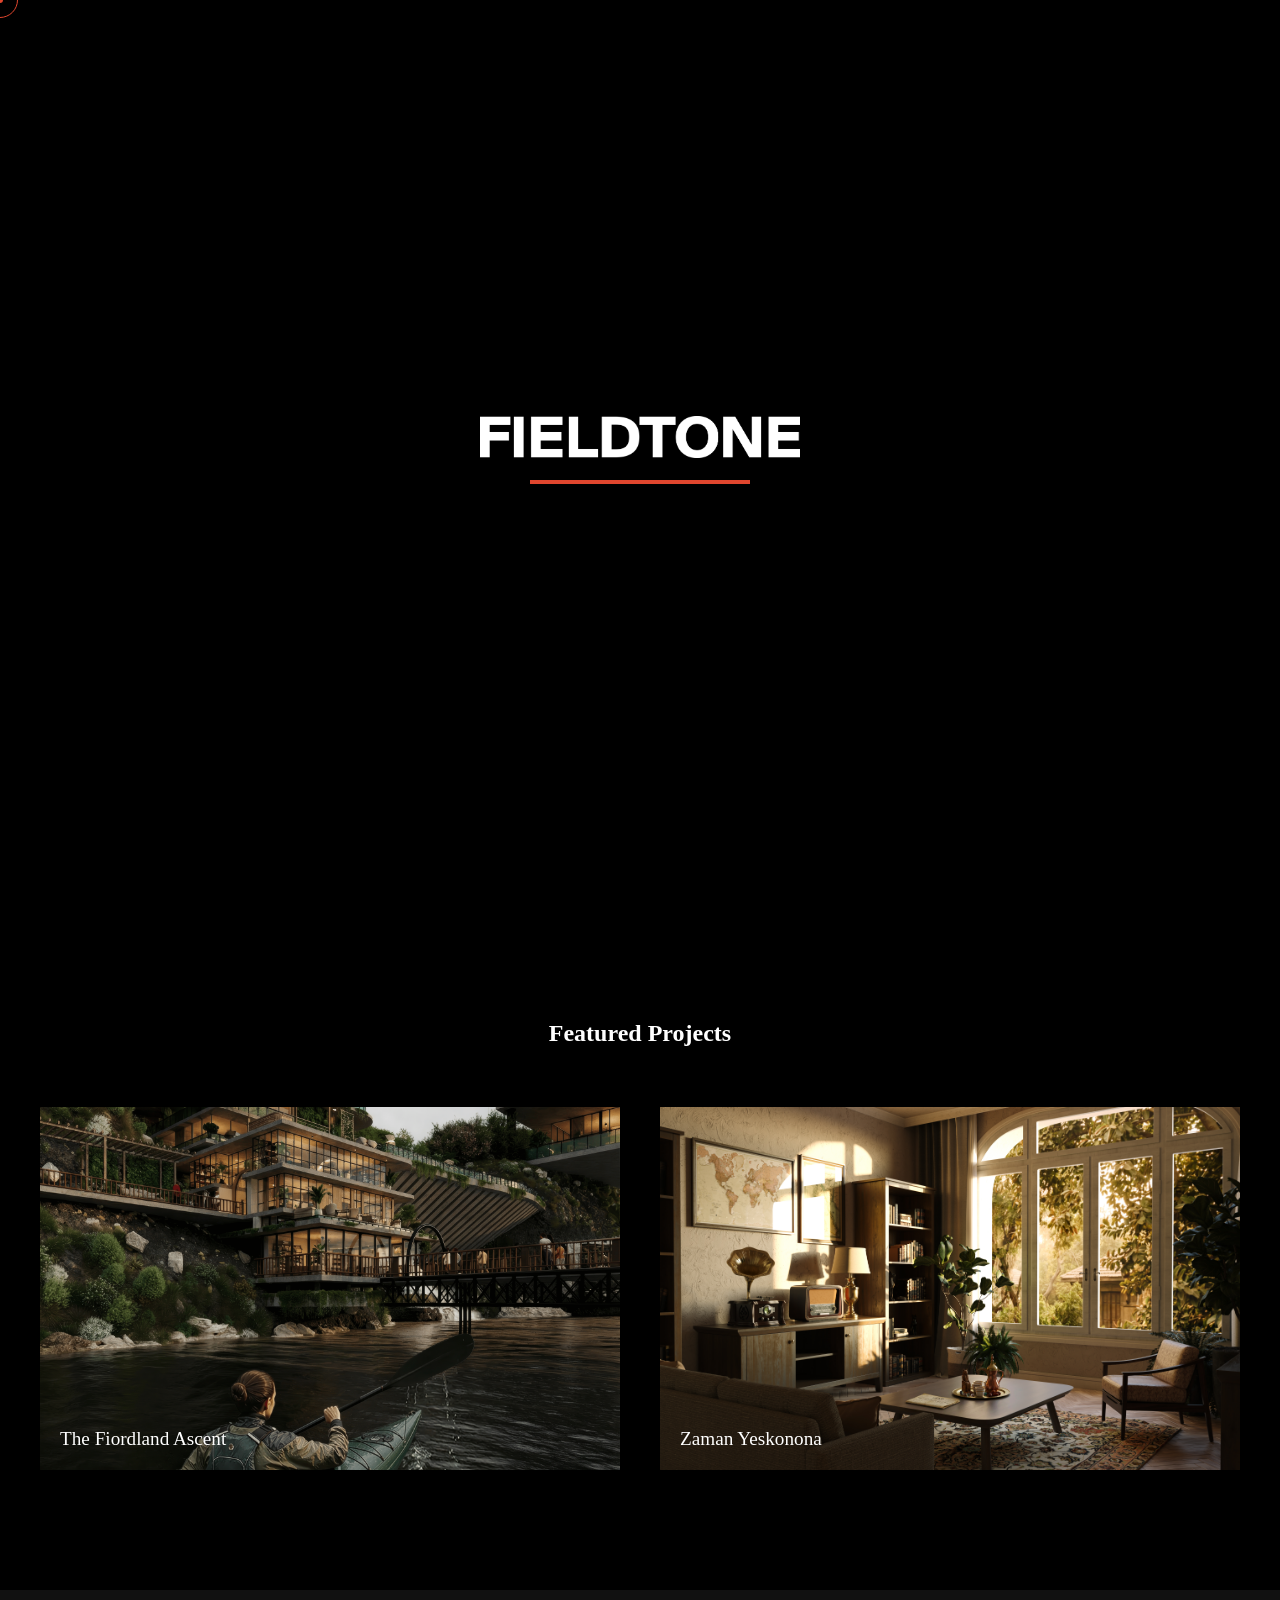
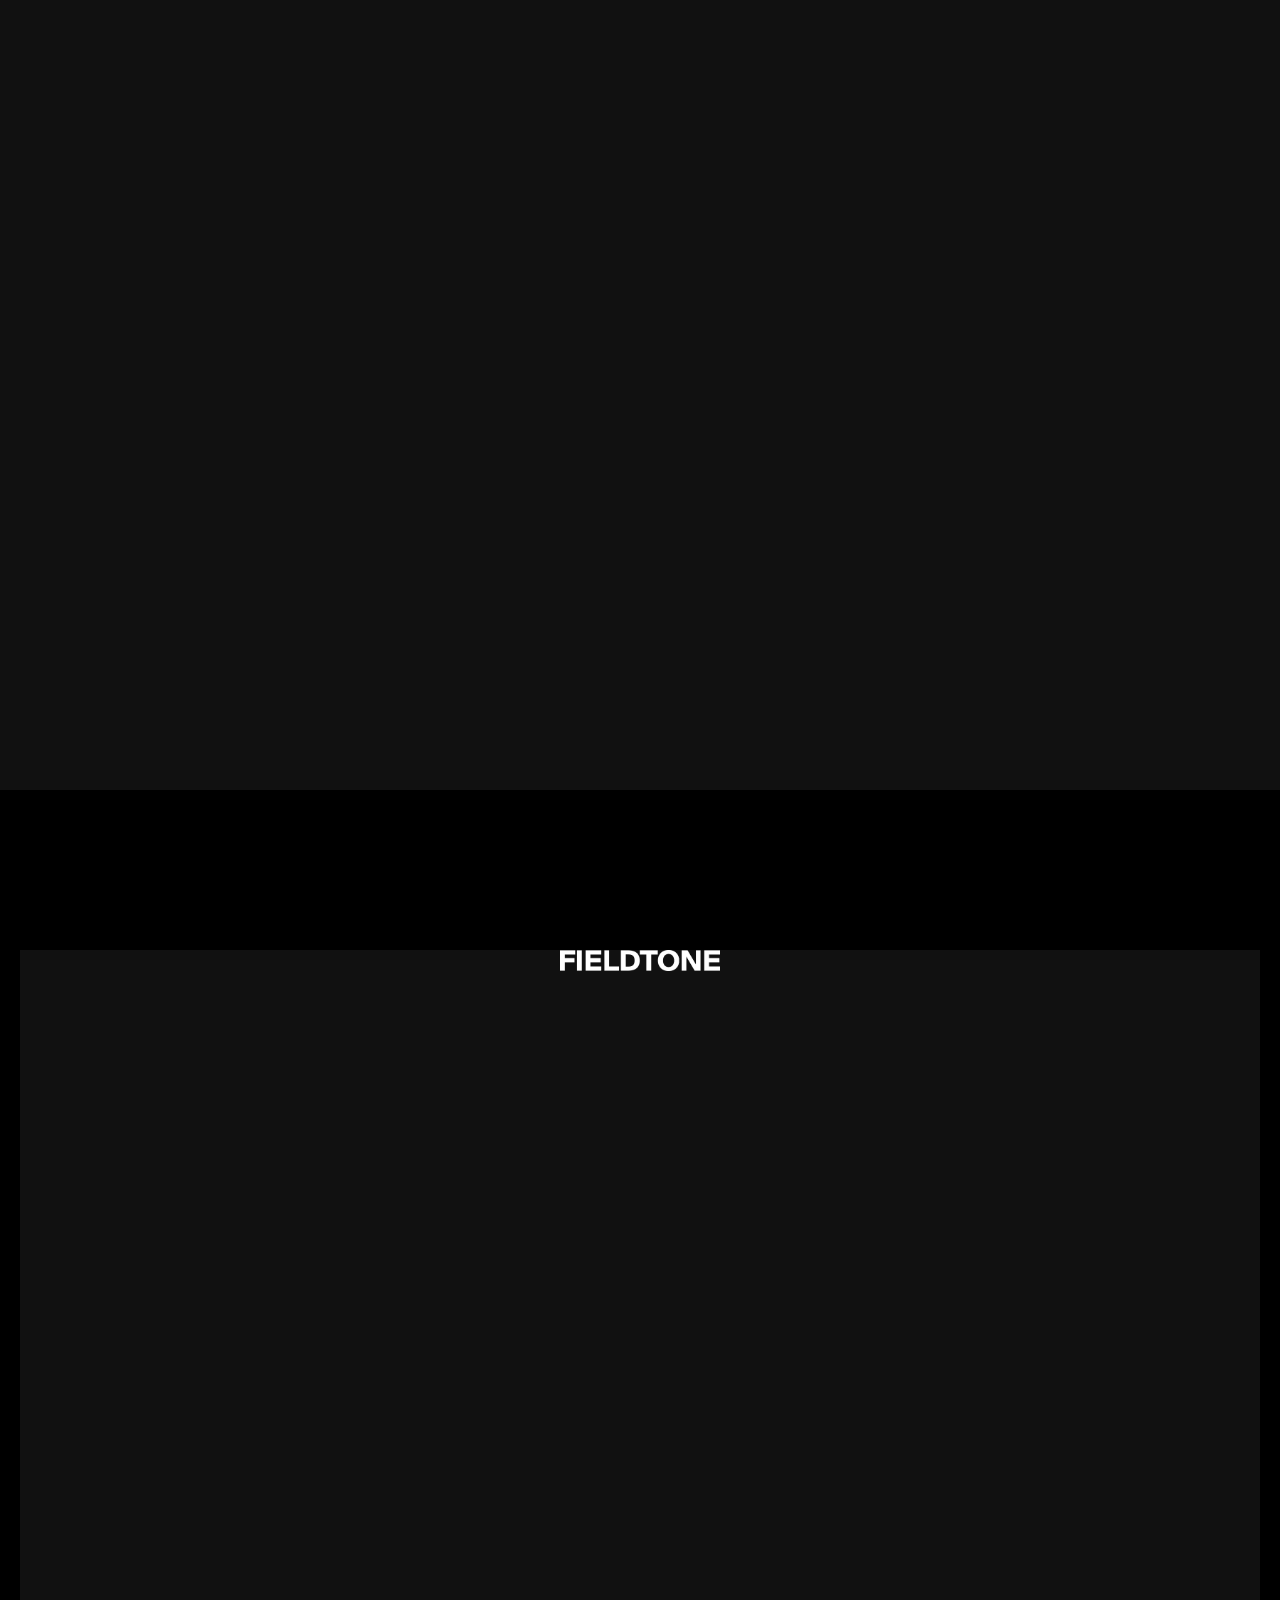
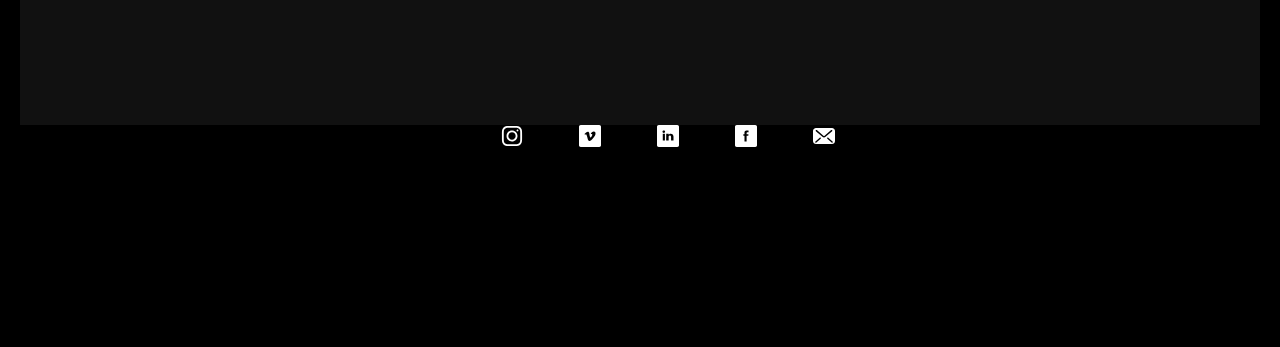
==== commit 11daf66b: "Update index.html" ====
--- a/index.html
+++ b/index.html
@@ -96,6 +96,10 @@
          <a href="Projects/02-zaman-yeskonona/zaman-yeskonona.html" class="project-card">
             <img src="/Renders/Zaman_Yeskonona/01.jpg" alt="Zaman Yeskonona">
             <div class="project-title">Zaman Yeskonona</div>
+     
+            <div class="project-card placeholder">
+            <div class="project-title">TBD</div>
+             
     </div>
 </section>
 
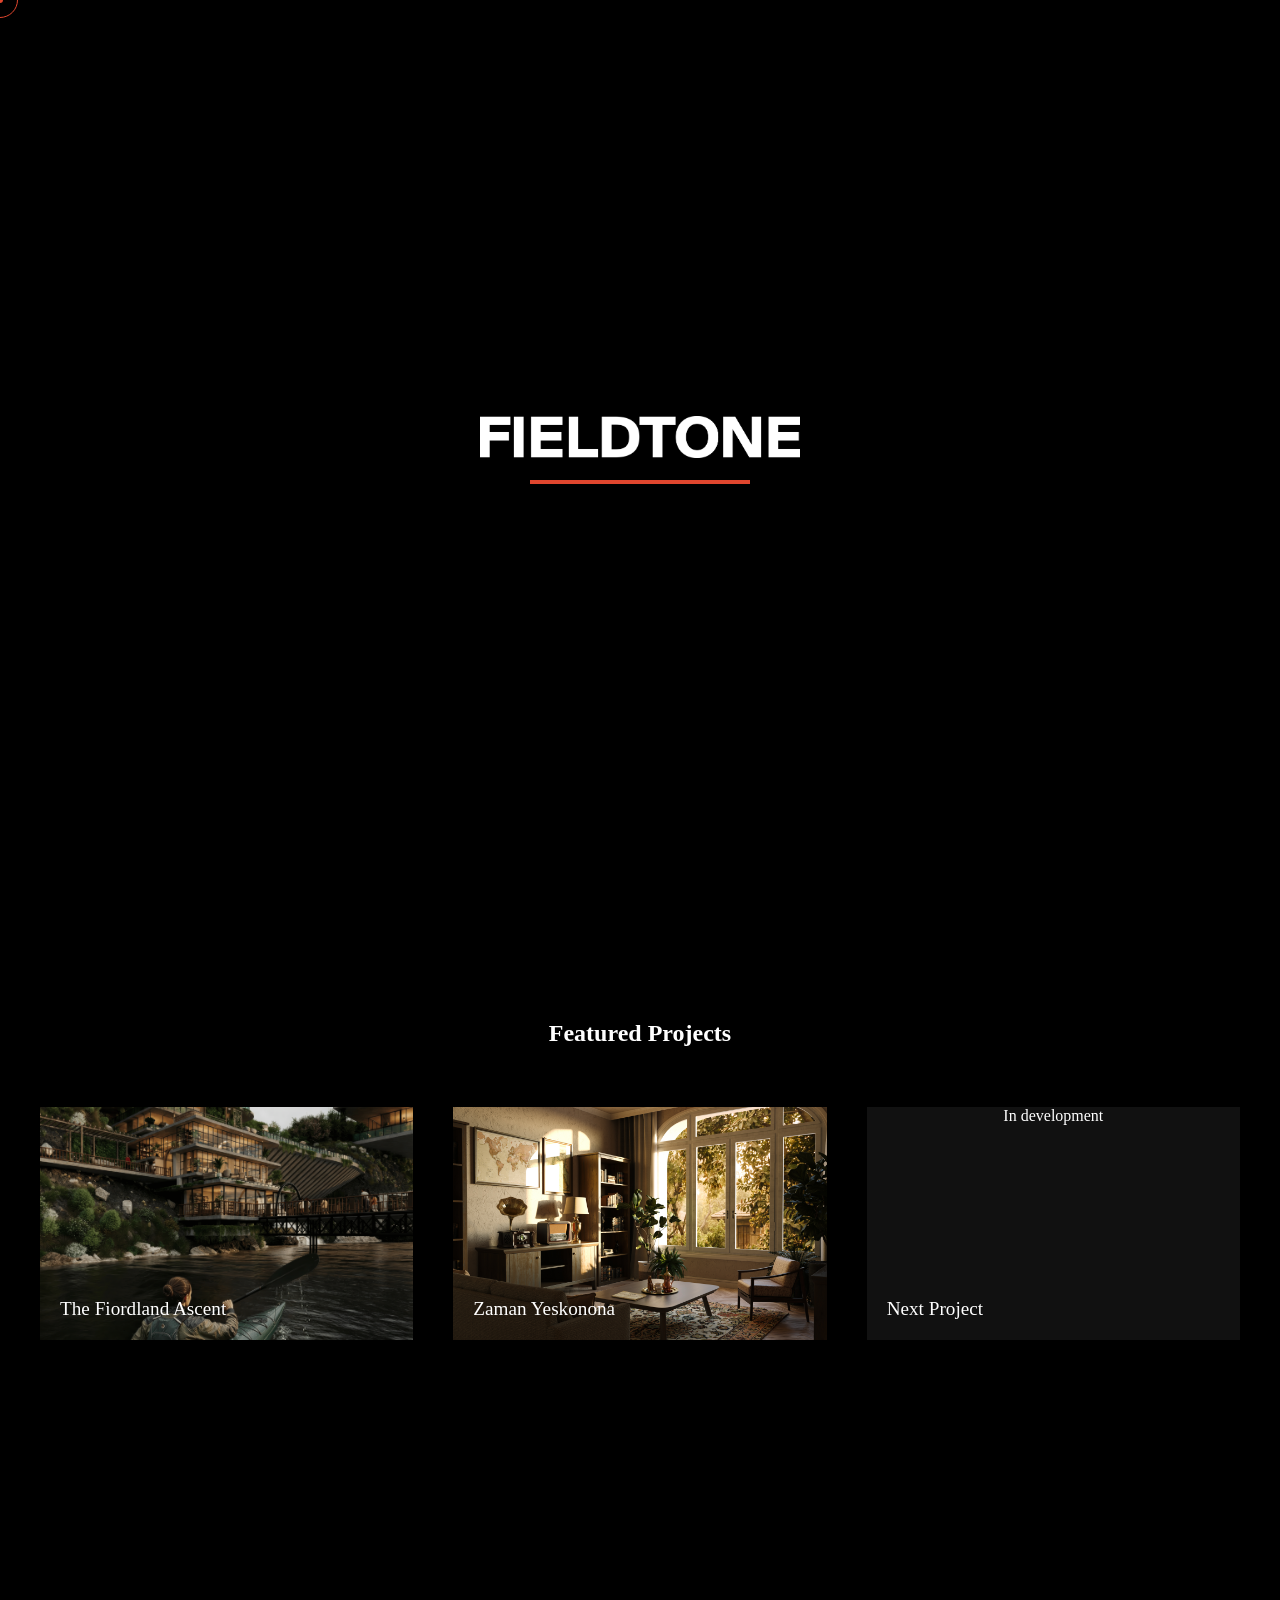
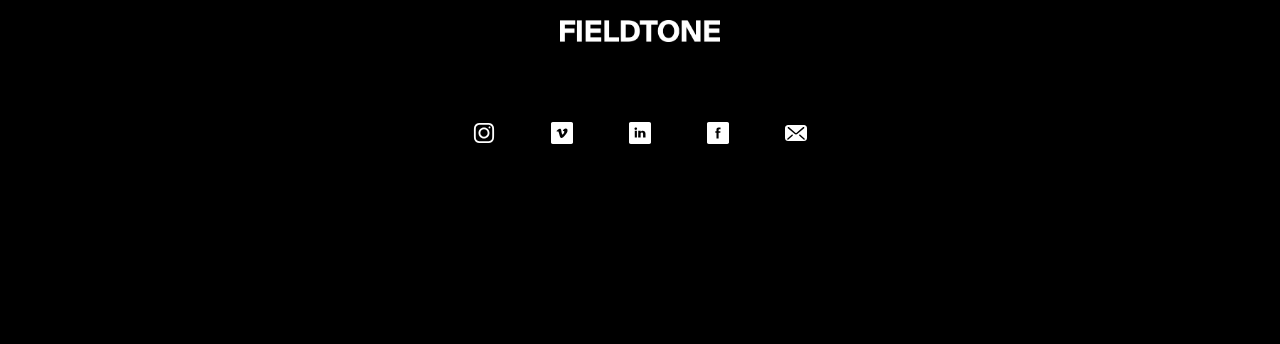
==== commit a6a5cf30: "Update index.html" ====
--- a/index.html
+++ b/index.html
@@ -83,23 +83,29 @@
     </section>
 
     <!-- FEATURED -->
-    <section class="featured">
+<section class="featured">
     <h2>Featured Projects</h2>
 
     <div class="project-grid">
-    <!-- CORRECTED PROJECT CARD -->
+
+        <!-- Project 1 -->
         <a href="Projects/01-the-fiordland-ascent/fiordland-ascent.html" class="project-card">
             <img src="Renders/The_Fiordland_Ascent/CAM1-the-reflective-approach.png" alt="The Fiordland Ascent">
             <div class="project-title">The Fiordland Ascent</div>
         </a>
 
-         <a href="Projects/02-zaman-yeskonona/zaman-yeskonona.html" class="project-card">
+        <!-- Project 2 -->
+        <a href="Projects/02-zaman-yeskonona/zaman-yeskonona.html" class="project-card">
             <img src="/Renders/Zaman_Yeskonona/01.jpg" alt="Zaman Yeskonona">
             <div class="project-title">Zaman Yeskonona</div>
-     
-            <div class="project-card placeholder">
-            <div class="project-title">TBD</div>
-             
+        </a>
+
+        <!-- Placeholder -->
+        <div class="project-card placeholder">
+            <div class="project-title">Next Project</div>
+            <span>In development</span>
+        </div>
+
     </div>
 </section>
 
